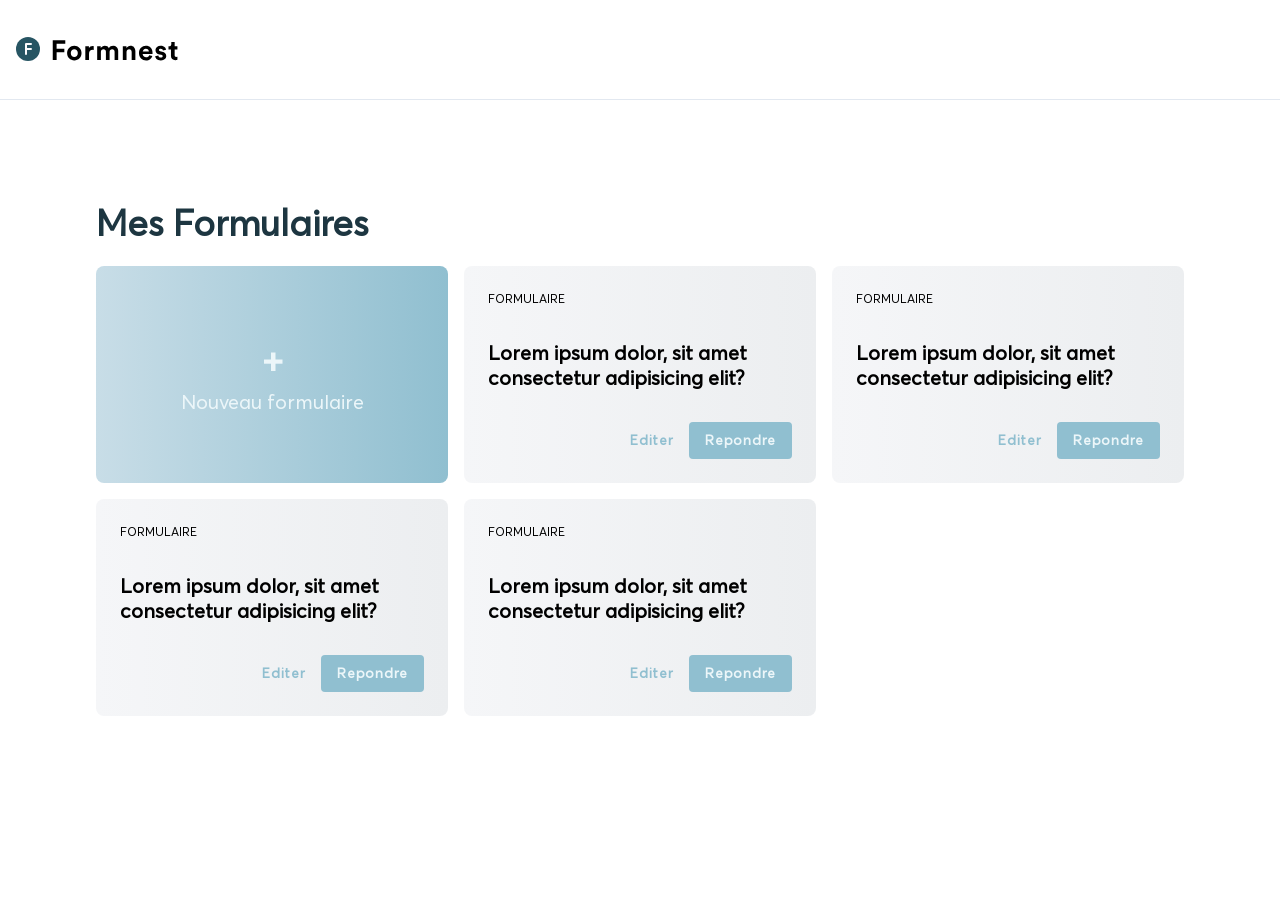
==== index.html @ c441df99 "oof" ====
<!DOCTYPE html>
<html lang="en">
<head>
    <meta charset="UTF-8">
    <meta name="viewport" content="width=device-width, initial-scale=1.0">
    <link rel="stylesheet" href="./assets/css/tailwind.css">
    <link rel="stylesheet" href="./assets/css/global.css">
    <title>Romainian Thing</title>
</head>
<body class="min-h-screen font-heading">
    <header class="w-full border-b border-lGray p-4 md:py-8">
        <nav class="max-w-screen-xl w-full mx-auto flex justify-between">
            <!-- Logo -->
            <svg class="w-48 object-contain" width="163" height="35" fill="none" xmlns="http://www.w3.org/2000/svg"><path d="M40.634 28h-3.892V8.148h12.544v3.668h-8.68v4.9h7.728v3.556h-7.7V28zm15.184-4.004c.691.69 1.522 1.036 2.492 1.036.971 0 1.792-.345 2.464-1.036.691-.69 1.036-1.652 1.036-2.884s-.345-2.193-1.036-2.884c-.672-.69-1.493-1.036-2.464-1.036-.97 0-1.801.345-2.492 1.036-.672.69-1.008 1.652-1.008 2.884s.336 2.193 1.008 2.884zm-2.688-8.12c1.382-1.381 3.108-2.072 5.18-2.072 2.072 0 3.79.69 5.152 2.072 1.382 1.381 2.072 3.127 2.072 5.236 0 2.11-.69 3.855-2.072 5.236-1.362 1.381-3.08 2.072-5.152 2.072s-3.798-.69-5.18-2.072c-1.362-1.381-2.044-3.127-2.044-5.236 0-2.11.682-3.855 2.044-5.236zm24.584-1.708v3.752a5.695 5.695 0 00-1.12-.112c-1.064 0-1.923.308-2.576.924-.653.597-.98 1.587-.98 2.968V28h-3.724V14.224h3.612v2.044c.672-1.437 1.979-2.156 3.92-2.156.205 0 .495.019.868.056zM84.897 28h-3.724V14.224h3.556v1.68c.355-.635.915-1.139 1.68-1.512a5.309 5.309 0 012.352-.56c1.998 0 3.36.765 4.089 2.296.989-1.53 2.445-2.296 4.368-2.296 1.4 0 2.575.439 3.527 1.316.971.877 1.456 2.184 1.456 3.92V28H98.59v-8.176c0-.784-.206-1.41-.617-1.876-.391-.485-.998-.728-1.82-.728-.765 0-1.38.261-1.848.784-.466.523-.7 1.167-.7 1.932V28H89.91v-8.176c0-.784-.205-1.41-.616-1.876-.41-.485-1.017-.728-1.82-.728-.784 0-1.409.261-1.876.784-.466.504-.7 1.148-.7 1.932V28zm25.641-7.924V28h-3.724V14.224h3.612v1.708a3.842 3.842 0 011.68-1.54 5.18 5.18 0 012.296-.532c1.624 0 2.856.513 3.696 1.54.859 1.008 1.288 2.315 1.288 3.92V28h-3.724v-8.036c0-.821-.214-1.484-.644-1.988-.41-.504-1.045-.756-1.904-.756-.784 0-1.409.27-1.876.812-.466.541-.7 1.223-.7 2.044zm16.184-.532h6.16c-.038-.765-.318-1.41-.84-1.932-.504-.523-1.251-.784-2.24-.784-.896 0-1.624.28-2.184.84-.56.56-.859 1.185-.896 1.876zm6.524 3.584l3.108.924c-.374 1.27-1.111 2.315-2.212 3.136-1.083.821-2.436 1.232-4.06 1.232-1.979 0-3.659-.663-5.04-1.988-1.382-1.344-2.072-3.136-2.072-5.376 0-2.128.672-3.864 2.016-5.208 1.344-1.363 2.93-2.044 4.76-2.044 2.128 0 3.789.635 4.984 1.904 1.213 1.27 1.82 3.015 1.82 5.236 0 .15-.01.317-.028.504v.448l-.028.196h-9.856a3.053 3.053 0 001.064 2.24c.672.597 1.474.896 2.408.896 1.586 0 2.632-.7 3.136-2.1zm5.9 1.036l3.192-.7c.038.597.271 1.101.7 1.512.448.392 1.055.588 1.82.588.579 0 1.027-.13 1.344-.392.318-.261.476-.588.476-.98 0-.69-.494-1.139-1.484-1.344l-1.82-.42c-1.288-.28-2.258-.784-2.912-1.512-.634-.728-.952-1.596-.952-2.604 0-1.25.486-2.315 1.456-3.192.99-.877 2.222-1.316 3.696-1.316.934 0 1.755.14 2.464.42.71.261 1.26.607 1.652 1.036.392.41.691.83.896 1.26.206.43.336.85.392 1.26l-3.108.7a2.273 2.273 0 00-.672-1.288c-.354-.373-.886-.56-1.596-.56-.485 0-.905.13-1.26.392-.336.261-.504.588-.504.98 0 .672.42 1.083 1.26 1.232l1.96.42c1.326.28 2.334.793 3.024 1.54.71.747 1.064 1.643 1.064 2.688 0 1.232-.466 2.296-1.4 3.192-.933.896-2.249 1.344-3.948 1.344-.97 0-1.838-.14-2.604-.42-.765-.299-1.362-.672-1.792-1.12a6.546 6.546 0 01-.952-1.372 4.945 4.945 0 01-.392-1.344zm19.515-14.056v4.116h2.772v3.304h-2.772v5.768c0 .579.13.99.392 1.232.261.243.672.364 1.232.364.504 0 .886-.037 1.148-.112v3.08c-.542.224-1.242.336-2.1.336-1.344 0-2.408-.373-3.192-1.12-.784-.765-1.176-1.81-1.176-3.136v-6.412h-2.492v-3.304h.7c.69 0 1.213-.196 1.568-.588.373-.41.56-.943.56-1.596v-1.932h3.36z" fill="#000"/><circle cx="12" cy="17" r="12" fill="#275563"/><path stroke="#FBFBFD" stroke-width="2" stroke-linecap="round" d="M10 22V12M15 12h-5M15 17h-5"/></svg>
        </nav>
    </header>

    <main class="max-w-screen-xl w-full mx-auto p-4 md:p-24">
        <h1 class="text-dGreen text-2xl md:text-4xl font-bold mb-4">Mes Formulaires</h1>
        <div class="grid grid-cols-1 md:grid-cols-2 lg:grid-cols-3 gap-4">
            <!-- Plus Box -->
            <div class="bg-gradient-to-r from-grGray to-grBlue rounded-lg flex flex-col justify-center items-center px-6 py-16">
                <div class="text-4xl text-pGray font-bold">+</div>
                <p class="text-pGray text-base md:text-xl">Nouveau formulaire</p>
            </div>
            <!-- Other Boxes -->
            <!-- Repeat -->
            <div class="bg-gradient-to-r from-grlGray to-grdGray rounded-lg flex flex-col justify-between items-center p-6">
                <div class="w-full mb-8">
                    <p class="text-xs uppercase w-full mb-8">Formulaire</p>
                    <h3 class="text-base md:text-xl font-bold leading-tight">
                        Lorem ipsum dolor, sit amet consectetur adipisicing elit?
                    </h3>
                </div>
                <!-- Button -->
                <div class="w-full flex justify-end items-center">
                    <button class="text-sm tracking-wider focus:outline-none focus:shadow-outline text-grBlue font-bold mr-4">Editer</button>
                    <button class="text-sm tracking-wider focus:outline-none focus:shadow-outline text-pGray font-bold py-2 px-4 bg-grBlue rounded">Repondre</button>
                </div>
            </div>
            <!-- End -->
            <!-- Repeat -->
            <div class="bg-gradient-to-r from-grlGray to-grdGray rounded-lg flex flex-col justify-between items-center p-6">
                <div class="w-full mb-8">
                    <p class="text-xs uppercase w-full mb-8">Formulaire</p>
                    <h3 class="text-base md:text-xl font-bold leading-tight">
                        Lorem ipsum dolor, sit amet consectetur adipisicing elit?
                    </h3>
                </div>
                <!-- Button -->
                <div class="w-full flex justify-end items-center">
                    <button class="text-sm tracking-wider focus:outline-none focus:shadow-outline text-grBlue font-bold mr-4">Editer</button>
                    <button class="text-sm tracking-wider focus:outline-none focus:shadow-outline text-pGray font-bold py-2 px-4 bg-grBlue rounded">Repondre</button>
                </div>
            </div>
            <!-- End -->
            <!-- Repeat -->
            <div class="bg-gradient-to-r from-grlGray to-grdGray rounded-lg flex flex-col justify-between items-center p-6">
                <div class="w-full mb-8">
                    <p class="text-xs uppercase w-full mb-8">Formulaire</p>
                    <h3 class="text-base md:text-xl font-bold leading-tight">
                        Lorem ipsum dolor, sit amet consectetur adipisicing elit?
                    </h3>
                </div>
                <!-- Button -->
                <div class="w-full flex justify-end items-center">
                    <button class="text-sm tracking-wider focus:outline-none focus:shadow-outline text-grBlue font-bold mr-4">Editer</button>
                    <button class="text-sm tracking-wider focus:outline-none focus:shadow-outline text-pGray font-bold py-2 px-4 bg-grBlue rounded">Repondre</button>
                </div>
            </div>
            <!-- End -->
            <!-- Repeat -->
            <div class="bg-gradient-to-r from-grlGray to-grdGray rounded-lg flex flex-col justify-between items-center p-6">
                <div class="w-full mb-8">
                    <p class="text-xs uppercase w-full mb-8">Formulaire</p>
                    <h3 class="text-base md:text-xl font-bold leading-tight">
                        Lorem ipsum dolor, sit amet consectetur adipisicing elit?
                    </h3>
                </div>
                <!-- Button -->
                <div class="w-full flex justify-end items-center">
                    <button class="text-sm tracking-wider focus:outline-none focus:shadow-outline text-grBlue font-bold mr-4">Editer</button>
                    <button class="text-sm tracking-wider focus:outline-none focus:shadow-outline text-pGray font-bold py-2 px-4 bg-grBlue rounded">Repondre</button>
                </div>
            </div>
            <!-- End -->

        </div>
    </main>
</body>
</html>
---- assets/css/global.css ----
@font-face {
  font-family: 'formnest';
  src: url("../fonts/formnest.eot");
  src: url("../fonts/formnest.eot") format("embedded-opentype"), url("../fonts/formnest.ttf") format("truetype"), url("../fonts/formnest.woff") format("woff"), url("../fonts/formnest.svg") format("svg");
  font-weight: normal;
  font-style: normal;
  font-display: block;
}

@font-face {
  font-family: 'Averta';
  src: url("../fonts/AvertaStdPE-Regular.eot");
  src: url("../fonts/AvertaStdPE-Regular.eot") format("embedded-opentype"), url("../fonts/AvertaStdPE-Regular.ttf") format("truetype"), url("../fonts/AvertaStdPE-Regular.woff") format("woff"), url("../fonts/AvertaStdPE-Regular.svg") format("svg"), url("../fonts/AvertaStdPE-Regular.woff2") format("woff2"), url("../fonts/AvertaStdPE-Bold.eot") format("embedded-opentype"), url("../fonts/AvertaStdPE-Bold.ttf") format("truetype"), url("../fonts/AvertaStdPE-Bold.woff") format("woff"), url("../fonts/AvertaStdPE-Bold.svg") format("svg"), url("../fonts/AvertaStdPE-Bold.woff2") format("woff2");
  font-style: normal;
  font-display: block;
}

@font-face {
  font-family: 'HelveticaNeue';
  src: url("../fonts/HelveticaNeue.ttf");
  src: url("../fonts/HelveticaNeue.ttf") format("truetype"), url("../fonts/Helvetica Neu Bold.ttf") format("truetype"), url("../fonts/HelveticaNeue BlackCond.ttf") format("truetype"), url("../fonts/HelveticaNeue CondensedObl.ttf") format("truetype"), url("../fonts/HelveticaNeue Italic.ttf") format("truetype"), url("../fonts/HelveticaNeue Light.ttf") format("truetype"), url("../fonts/HelveticaNeue Medium.ttf") format("truetype"), url("../fonts/HelveticaNeue Thin.ttf") format("truetype"), url("../fonts/HelveticaNeueBd.ttf") format("truetype"), url("../fonts/HelveticaNeueHv.ttf") format("truetype"), url("../fonts/HelveticaNeueIt.ttf") format("truetype"), url("../fonts/HelveticaNeueLt.ttf") format("truetype"), url("../fonts/HelveticaNeueMed.ttf") format("truetype");
  font-style: normal;
  font-display: block;
}

.rect-16-9 {
  padding-top: 56.25%;
  position: relative;
}
/*# sourceMappingURL=global.css.map */
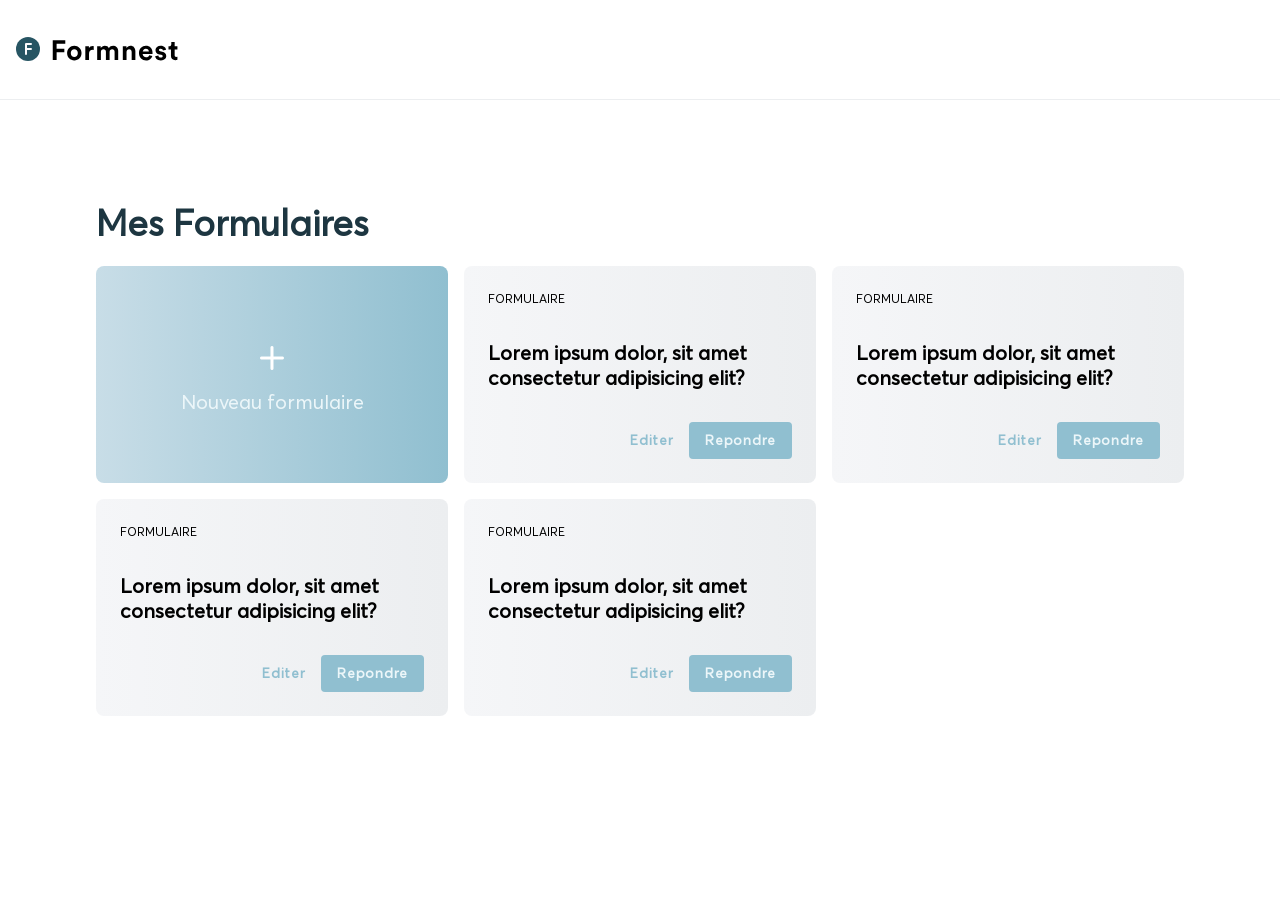
==== commit 50072fde: "wady hek tepes" ====
--- a/index.html
+++ b/index.html
@@ -1,91 +1,154 @@
 <!DOCTYPE html>
 <html lang="en">
-<head>
-    <meta charset="UTF-8">
-    <meta name="viewport" content="width=device-width, initial-scale=1.0">
-    <link rel="stylesheet" href="./assets/css/tailwind.css">
-    <link rel="stylesheet" href="./assets/css/global.css">
+  <head>
+    <meta charset="UTF-8" />
+    <meta name="viewport" content="width=device-width, initial-scale=1.0" />
+    <link rel="stylesheet" href="./assets/css/tailwind.css" />
+    <link rel="stylesheet" href="./assets/css/global.css" />
     <title>Romainian Thing</title>
-</head>
-<body class="min-h-screen font-heading">
-    <header class="w-full border-b border-lGray p-4 md:py-8">
-        <nav class="max-w-screen-xl w-full mx-auto flex justify-between">
-            <!-- Logo -->
-            <svg class="w-48 object-contain" width="163" height="35" fill="none" xmlns="http://www.w3.org/2000/svg"><path d="M40.634 28h-3.892V8.148h12.544v3.668h-8.68v4.9h7.728v3.556h-7.7V28zm15.184-4.004c.691.69 1.522 1.036 2.492 1.036.971 0 1.792-.345 2.464-1.036.691-.69 1.036-1.652 1.036-2.884s-.345-2.193-1.036-2.884c-.672-.69-1.493-1.036-2.464-1.036-.97 0-1.801.345-2.492 1.036-.672.69-1.008 1.652-1.008 2.884s.336 2.193 1.008 2.884zm-2.688-8.12c1.382-1.381 3.108-2.072 5.18-2.072 2.072 0 3.79.69 5.152 2.072 1.382 1.381 2.072 3.127 2.072 5.236 0 2.11-.69 3.855-2.072 5.236-1.362 1.381-3.08 2.072-5.152 2.072s-3.798-.69-5.18-2.072c-1.362-1.381-2.044-3.127-2.044-5.236 0-2.11.682-3.855 2.044-5.236zm24.584-1.708v3.752a5.695 5.695 0 00-1.12-.112c-1.064 0-1.923.308-2.576.924-.653.597-.98 1.587-.98 2.968V28h-3.724V14.224h3.612v2.044c.672-1.437 1.979-2.156 3.92-2.156.205 0 .495.019.868.056zM84.897 28h-3.724V14.224h3.556v1.68c.355-.635.915-1.139 1.68-1.512a5.309 5.309 0 012.352-.56c1.998 0 3.36.765 4.089 2.296.989-1.53 2.445-2.296 4.368-2.296 1.4 0 2.575.439 3.527 1.316.971.877 1.456 2.184 1.456 3.92V28H98.59v-8.176c0-.784-.206-1.41-.617-1.876-.391-.485-.998-.728-1.82-.728-.765 0-1.38.261-1.848.784-.466.523-.7 1.167-.7 1.932V28H89.91v-8.176c0-.784-.205-1.41-.616-1.876-.41-.485-1.017-.728-1.82-.728-.784 0-1.409.261-1.876.784-.466.504-.7 1.148-.7 1.932V28zm25.641-7.924V28h-3.724V14.224h3.612v1.708a3.842 3.842 0 011.68-1.54 5.18 5.18 0 012.296-.532c1.624 0 2.856.513 3.696 1.54.859 1.008 1.288 2.315 1.288 3.92V28h-3.724v-8.036c0-.821-.214-1.484-.644-1.988-.41-.504-1.045-.756-1.904-.756-.784 0-1.409.27-1.876.812-.466.541-.7 1.223-.7 2.044zm16.184-.532h6.16c-.038-.765-.318-1.41-.84-1.932-.504-.523-1.251-.784-2.24-.784-.896 0-1.624.28-2.184.84-.56.56-.859 1.185-.896 1.876zm6.524 3.584l3.108.924c-.374 1.27-1.111 2.315-2.212 3.136-1.083.821-2.436 1.232-4.06 1.232-1.979 0-3.659-.663-5.04-1.988-1.382-1.344-2.072-3.136-2.072-5.376 0-2.128.672-3.864 2.016-5.208 1.344-1.363 2.93-2.044 4.76-2.044 2.128 0 3.789.635 4.984 1.904 1.213 1.27 1.82 3.015 1.82 5.236 0 .15-.01.317-.028.504v.448l-.028.196h-9.856a3.053 3.053 0 001.064 2.24c.672.597 1.474.896 2.408.896 1.586 0 2.632-.7 3.136-2.1zm5.9 1.036l3.192-.7c.038.597.271 1.101.7 1.512.448.392 1.055.588 1.82.588.579 0 1.027-.13 1.344-.392.318-.261.476-.588.476-.98 0-.69-.494-1.139-1.484-1.344l-1.82-.42c-1.288-.28-2.258-.784-2.912-1.512-.634-.728-.952-1.596-.952-2.604 0-1.25.486-2.315 1.456-3.192.99-.877 2.222-1.316 3.696-1.316.934 0 1.755.14 2.464.42.71.261 1.26.607 1.652 1.036.392.41.691.83.896 1.26.206.43.336.85.392 1.26l-3.108.7a2.273 2.273 0 00-.672-1.288c-.354-.373-.886-.56-1.596-.56-.485 0-.905.13-1.26.392-.336.261-.504.588-.504.98 0 .672.42 1.083 1.26 1.232l1.96.42c1.326.28 2.334.793 3.024 1.54.71.747 1.064 1.643 1.064 2.688 0 1.232-.466 2.296-1.4 3.192-.933.896-2.249 1.344-3.948 1.344-.97 0-1.838-.14-2.604-.42-.765-.299-1.362-.672-1.792-1.12a6.546 6.546 0 01-.952-1.372 4.945 4.945 0 01-.392-1.344zm19.515-14.056v4.116h2.772v3.304h-2.772v5.768c0 .579.13.99.392 1.232.261.243.672.364 1.232.364.504 0 .886-.037 1.148-.112v3.08c-.542.224-1.242.336-2.1.336-1.344 0-2.408-.373-3.192-1.12-.784-.765-1.176-1.81-1.176-3.136v-6.412h-2.492v-3.304h.7c.69 0 1.213-.196 1.568-.588.373-.41.56-.943.56-1.596v-1.932h3.36z" fill="#000"/><circle cx="12" cy="17" r="12" fill="#275563"/><path stroke="#FBFBFD" stroke-width="2" stroke-linecap="round" d="M10 22V12M15 12h-5M15 17h-5"/></svg>
-        </nav>
+  </head>
+  <body class="min-h-screen font-heading">
+    <header class="w-full border-b border-grdGray">
+      <nav class="max-w-screen-xl w-full mx-auto flex justify-between p-4 md:py-8">
+        <!-- Logo -->
+        <svg
+          class="w-48 object-contain"
+          width="163"
+          height="35"
+          fill="none"
+          xmlns="http://www.w3.org/2000/svg"
+        >
+          <path
+            d="M40.634 28h-3.892V8.148h12.544v3.668h-8.68v4.9h7.728v3.556h-7.7V28zm15.184-4.004c.691.69 1.522 1.036 2.492 1.036.971 0 1.792-.345 2.464-1.036.691-.69 1.036-1.652 1.036-2.884s-.345-2.193-1.036-2.884c-.672-.69-1.493-1.036-2.464-1.036-.97 0-1.801.345-2.492 1.036-.672.69-1.008 1.652-1.008 2.884s.336 2.193 1.008 2.884zm-2.688-8.12c1.382-1.381 3.108-2.072 5.18-2.072 2.072 0 3.79.69 5.152 2.072 1.382 1.381 2.072 3.127 2.072 5.236 0 2.11-.69 3.855-2.072 5.236-1.362 1.381-3.08 2.072-5.152 2.072s-3.798-.69-5.18-2.072c-1.362-1.381-2.044-3.127-2.044-5.236 0-2.11.682-3.855 2.044-5.236zm24.584-1.708v3.752a5.695 5.695 0 00-1.12-.112c-1.064 0-1.923.308-2.576.924-.653.597-.98 1.587-.98 2.968V28h-3.724V14.224h3.612v2.044c.672-1.437 1.979-2.156 3.92-2.156.205 0 .495.019.868.056zM84.897 28h-3.724V14.224h3.556v1.68c.355-.635.915-1.139 1.68-1.512a5.309 5.309 0 012.352-.56c1.998 0 3.36.765 4.089 2.296.989-1.53 2.445-2.296 4.368-2.296 1.4 0 2.575.439 3.527 1.316.971.877 1.456 2.184 1.456 3.92V28H98.59v-8.176c0-.784-.206-1.41-.617-1.876-.391-.485-.998-.728-1.82-.728-.765 0-1.38.261-1.848.784-.466.523-.7 1.167-.7 1.932V28H89.91v-8.176c0-.784-.205-1.41-.616-1.876-.41-.485-1.017-.728-1.82-.728-.784 0-1.409.261-1.876.784-.466.504-.7 1.148-.7 1.932V28zm25.641-7.924V28h-3.724V14.224h3.612v1.708a3.842 3.842 0 011.68-1.54 5.18 5.18 0 012.296-.532c1.624 0 2.856.513 3.696 1.54.859 1.008 1.288 2.315 1.288 3.92V28h-3.724v-8.036c0-.821-.214-1.484-.644-1.988-.41-.504-1.045-.756-1.904-.756-.784 0-1.409.27-1.876.812-.466.541-.7 1.223-.7 2.044zm16.184-.532h6.16c-.038-.765-.318-1.41-.84-1.932-.504-.523-1.251-.784-2.24-.784-.896 0-1.624.28-2.184.84-.56.56-.859 1.185-.896 1.876zm6.524 3.584l3.108.924c-.374 1.27-1.111 2.315-2.212 3.136-1.083.821-2.436 1.232-4.06 1.232-1.979 0-3.659-.663-5.04-1.988-1.382-1.344-2.072-3.136-2.072-5.376 0-2.128.672-3.864 2.016-5.208 1.344-1.363 2.93-2.044 4.76-2.044 2.128 0 3.789.635 4.984 1.904 1.213 1.27 1.82 3.015 1.82 5.236 0 .15-.01.317-.028.504v.448l-.028.196h-9.856a3.053 3.053 0 001.064 2.24c.672.597 1.474.896 2.408.896 1.586 0 2.632-.7 3.136-2.1zm5.9 1.036l3.192-.7c.038.597.271 1.101.7 1.512.448.392 1.055.588 1.82.588.579 0 1.027-.13 1.344-.392.318-.261.476-.588.476-.98 0-.69-.494-1.139-1.484-1.344l-1.82-.42c-1.288-.28-2.258-.784-2.912-1.512-.634-.728-.952-1.596-.952-2.604 0-1.25.486-2.315 1.456-3.192.99-.877 2.222-1.316 3.696-1.316.934 0 1.755.14 2.464.42.71.261 1.26.607 1.652 1.036.392.41.691.83.896 1.26.206.43.336.85.392 1.26l-3.108.7a2.273 2.273 0 00-.672-1.288c-.354-.373-.886-.56-1.596-.56-.485 0-.905.13-1.26.392-.336.261-.504.588-.504.98 0 .672.42 1.083 1.26 1.232l1.96.42c1.326.28 2.334.793 3.024 1.54.71.747 1.064 1.643 1.064 2.688 0 1.232-.466 2.296-1.4 3.192-.933.896-2.249 1.344-3.948 1.344-.97 0-1.838-.14-2.604-.42-.765-.299-1.362-.672-1.792-1.12a6.546 6.546 0 01-.952-1.372 4.945 4.945 0 01-.392-1.344zm19.515-14.056v4.116h2.772v3.304h-2.772v5.768c0 .579.13.99.392 1.232.261.243.672.364 1.232.364.504 0 .886-.037 1.148-.112v3.08c-.542.224-1.242.336-2.1.336-1.344 0-2.408-.373-3.192-1.12-.784-.765-1.176-1.81-1.176-3.136v-6.412h-2.492v-3.304h.7c.69 0 1.213-.196 1.568-.588.373-.41.56-.943.56-1.596v-1.932h3.36z"
+            fill="#000"
+          />
+          <circle cx="12" cy="17" r="12" fill="#275563" />
+          <path
+            stroke="#FBFBFD"
+            stroke-width="2"
+            stroke-linecap="round"
+            d="M10 22V12M15 12h-5M15 17h-5"
+          />
+        </svg>
+      </nav>
     </header>
 
     <main class="max-w-screen-xl w-full mx-auto p-4 md:p-24">
-        <h1 class="text-dGreen text-2xl md:text-4xl font-bold mb-4">Mes Formulaires</h1>
-        <div class="grid grid-cols-1 md:grid-cols-2 lg:grid-cols-3 gap-4">
-            <!-- Plus Box -->
-            <div class="bg-gradient-to-r from-grGray to-grBlue rounded-lg flex flex-col justify-center items-center px-6 py-16">
-                <div class="text-4xl text-pGray font-bold">+</div>
-                <p class="text-pGray text-base md:text-xl">Nouveau formulaire</p>
-            </div>
-            <!-- Other Boxes -->
-            <!-- Repeat -->
-            <div class="bg-gradient-to-r from-grlGray to-grdGray rounded-lg flex flex-col justify-between items-center p-6">
-                <div class="w-full mb-8">
-                    <p class="text-xs uppercase w-full mb-8">Formulaire</p>
-                    <h3 class="text-base md:text-xl font-bold leading-tight">
-                        Lorem ipsum dolor, sit amet consectetur adipisicing elit?
-                    </h3>
-                </div>
-                <!-- Button -->
-                <div class="w-full flex justify-end items-center">
-                    <button class="text-sm tracking-wider focus:outline-none focus:shadow-outline text-grBlue font-bold mr-4">Editer</button>
-                    <button class="text-sm tracking-wider focus:outline-none focus:shadow-outline text-pGray font-bold py-2 px-4 bg-grBlue rounded">Repondre</button>
-                </div>
-            </div>
-            <!-- End -->
-            <!-- Repeat -->
-            <div class="bg-gradient-to-r from-grlGray to-grdGray rounded-lg flex flex-col justify-between items-center p-6">
-                <div class="w-full mb-8">
-                    <p class="text-xs uppercase w-full mb-8">Formulaire</p>
-                    <h3 class="text-base md:text-xl font-bold leading-tight">
-                        Lorem ipsum dolor, sit amet consectetur adipisicing elit?
-                    </h3>
-                </div>
-                <!-- Button -->
-                <div class="w-full flex justify-end items-center">
-                    <button class="text-sm tracking-wider focus:outline-none focus:shadow-outline text-grBlue font-bold mr-4">Editer</button>
-                    <button class="text-sm tracking-wider focus:outline-none focus:shadow-outline text-pGray font-bold py-2 px-4 bg-grBlue rounded">Repondre</button>
-                </div>
-            </div>
-            <!-- End -->
-            <!-- Repeat -->
-            <div class="bg-gradient-to-r from-grlGray to-grdGray rounded-lg flex flex-col justify-between items-center p-6">
-                <div class="w-full mb-8">
-                    <p class="text-xs uppercase w-full mb-8">Formulaire</p>
-                    <h3 class="text-base md:text-xl font-bold leading-tight">
-                        Lorem ipsum dolor, sit amet consectetur adipisicing elit?
-                    </h3>
-                </div>
-                <!-- Button -->
-                <div class="w-full flex justify-end items-center">
-                    <button class="text-sm tracking-wider focus:outline-none focus:shadow-outline text-grBlue font-bold mr-4">Editer</button>
-                    <button class="text-sm tracking-wider focus:outline-none focus:shadow-outline text-pGray font-bold py-2 px-4 bg-grBlue rounded">Repondre</button>
-                </div>
-            </div>
-            <!-- End -->
-            <!-- Repeat -->
-            <div class="bg-gradient-to-r from-grlGray to-grdGray rounded-lg flex flex-col justify-between items-center p-6">
-                <div class="w-full mb-8">
-                    <p class="text-xs uppercase w-full mb-8">Formulaire</p>
-                    <h3 class="text-base md:text-xl font-bold leading-tight">
-                        Lorem ipsum dolor, sit amet consectetur adipisicing elit?
-                    </h3>
-                </div>
-                <!-- Button -->
-                <div class="w-full flex justify-end items-center">
-                    <button class="text-sm tracking-wider focus:outline-none focus:shadow-outline text-grBlue font-bold mr-4">Editer</button>
-                    <button class="text-sm tracking-wider focus:outline-none focus:shadow-outline text-pGray font-bold py-2 px-4 bg-grBlue rounded">Repondre</button>
-                </div>
-            </div>
-            <!-- End -->
-
+      <h1 class="text-dGreen text-2xl md:text-4xl font-bold mb-4">
+        Mes Formulaires
+      </h1>
+      <div class="grid grid-cols-1 md:grid-cols-2 lg:grid-cols-3 gap-4">
+        <!-- Plus Box -->
+        <div
+          class="bg-gradient-to-r from-grlBlue to-grdBlue rounded-lg flex flex-col justify-center items-center px-6 py-16"
+        >
+          <div class="text-4xl text-pGray">
+            <span class="icon-plus text-4xl text-white"></span>
+          </div>
+          <p class="text-pGray text-base md:text-xl">Nouveau formulaire</p>
         </div>
+        <!-- Other Boxes -->
+        <!-- Repeat -->
+        <div
+          class="bg-gradient-to-r from-grlGray to-grdGray rounded-lg flex flex-col justify-between items-center p-6"
+        >
+          <div class="w-full mb-8">
+            <p class="text-xs uppercase w-full mb-8">Formulaire</p>
+            <h3 class="text-base md:text-xl font-bold leading-tight">
+              Lorem ipsum dolor, sit amet consectetur adipisicing elit?
+            </h3>
+          </div>
+          <!-- Button -->
+          <div class="w-full flex justify-end items-center">
+            <button
+              class="text-sm tracking-wider focus:outline-none focus:shadow-outline text-grdBlue font-bold mr-4"
+            >
+              Editer
+            </button>
+            <button
+              class="text-sm tracking-wider focus:outline-none focus:shadow-outline text-pGray font-bold py-2 px-4 bg-grdBlue rounded"
+            >
+              Repondre
+            </button>
+          </div>
+        </div>
+        <!-- End -->
+        <!-- Repeat -->
+        <div
+          class="bg-gradient-to-r from-grlGray to-grdGray rounded-lg flex flex-col justify-between items-center p-6"
+        >
+          <div class="w-full mb-8">
+            <p class="text-xs uppercase w-full mb-8">Formulaire</p>
+            <h3 class="text-base md:text-xl font-bold leading-tight">
+              Lorem ipsum dolor, sit amet consectetur adipisicing elit?
+            </h3>
+          </div>
+          <!-- Button -->
+          <div class="w-full flex justify-end items-center">
+            <button
+              class="text-sm tracking-wider focus:outline-none focus:shadow-outline text-grdBlue font-bold mr-4"
+            >
+              Editer
+            </button>
+            <button
+              class="text-sm tracking-wider focus:outline-none focus:shadow-outline text-pGray font-bold py-2 px-4 bg-grdBlue rounded"
+            >
+              Repondre
+            </button>
+          </div>
+        </div>
+        <!-- End -->
+        <!-- Repeat -->
+        <div
+          class="bg-gradient-to-r from-grlGray to-grdGray rounded-lg flex flex-col justify-between items-center p-6"
+        >
+          <div class="w-full mb-8">
+            <p class="text-xs uppercase w-full mb-8">Formulaire</p>
+            <h3 class="text-base md:text-xl font-bold leading-tight">
+              Lorem ipsum dolor, sit amet consectetur adipisicing elit?
+            </h3>
+          </div>
+          <!-- Button -->
+          <div class="w-full flex justify-end items-center">
+            <button
+              class="text-sm tracking-wider focus:outline-none focus:shadow-outline text-grdBlue font-bold mr-4"
+            >
+              Editer
+            </button>
+            <button
+              class="text-sm tracking-wider focus:outline-none focus:shadow-outline text-pGray font-bold py-2 px-4 bg-grdBlue rounded"
+            >
+              Repondre
+            </button>
+          </div>
+        </div>
+        <!-- End -->
+        <!-- Repeat -->
+        <div
+          class="bg-gradient-to-r from-grlGray to-grdGray rounded-lg flex flex-col justify-between items-center p-6"
+        >
+          <div class="w-full mb-8">
+            <p class="text-xs uppercase w-full mb-8">Formulaire</p>
+            <h3 class="text-base md:text-xl font-bold leading-tight">
+              Lorem ipsum dolor, sit amet consectetur adipisicing elit?
+            </h3>
+          </div>
+          <!-- Button -->
+          <div class="w-full flex justify-end items-center">
+            <button
+              class="text-sm tracking-wider focus:outline-none focus:shadow-outline text-grdBlue font-bold mr-4"
+            >
+              Editer
+            </button>
+            <button
+              class="text-sm tracking-wider focus:outline-none focus:shadow-outline text-pGray font-bold py-2 px-4 bg-grdBlue rounded"
+            >
+              Repondre
+            </button>
+          </div>
+        </div>
+        <!-- End -->
+      </div>
     </main>
-</body>
-</html>+  </body>
+</html>
--- a/assets/css/global.css
+++ b/assets/css/global.css
@@ -1,10 +1,23 @@
 @font-face {
   font-family: 'formnest';
-  src: url("../fonts/formnest.eot");
-  src: url("../fonts/formnest.eot") format("embedded-opentype"), url("../fonts/formnest.ttf") format("truetype"), url("../fonts/formnest.woff") format("woff"), url("../fonts/formnest.svg") format("svg");
+  src: url("../fonts/formnest.eot?qho12k");
+  src: url("../fonts/formnest.eot?qho12k#iefix") format("embedded-opentype"), url("../fonts/formnest.ttf?qho12k") format("truetype"), url("../fonts/formnest.woff?qho12k") format("woff"), url("../fonts/formnest.svg?qho12k#formnest") format("svg");
   font-weight: normal;
   font-style: normal;
   font-display: block;
+}
+
+[class^="icon-"], [class*=" icon-"] {
+  /* use !important to prevent issues with browser extensions that change fonts */
+  font-family: 'formnest' !important;
+  font-style: normal;
+  font-weight: normal;
+  font-variant: normal;
+  text-transform: none;
+  line-height: 1;
+  /* Better Font Rendering =========== */
+  -webkit-font-smoothing: antialiased;
+  -moz-osx-font-smoothing: grayscale;
 }
 
 @font-face {
@@ -23,8 +36,35 @@
   font-display: block;
 }
 
-.rect-16-9 {
-  padding-top: 56.25%;
-  position: relative;
+.icon-plus:before {
+  content: "\e9bc";
+}
+
+.icon-check:before {
+  content: "\e92b";
+}
+
+.icon-chevron-left:before {
+  content: "\e92f";
+}
+
+.icon-trash:before {
+  content: "\e9f0";
+}
+
+.icon-star:before {
+  content: "\e9e1";
+}
+
+.icon-file-text:before {
+  content: "\e968";
+}
+
+.icon-chevron-up:before {
+  content: "\e931";
+}
+
+.icon-chevron-down:before {
+  content: "\e92e";
 }
 /*# sourceMappingURL=global.css.map */
